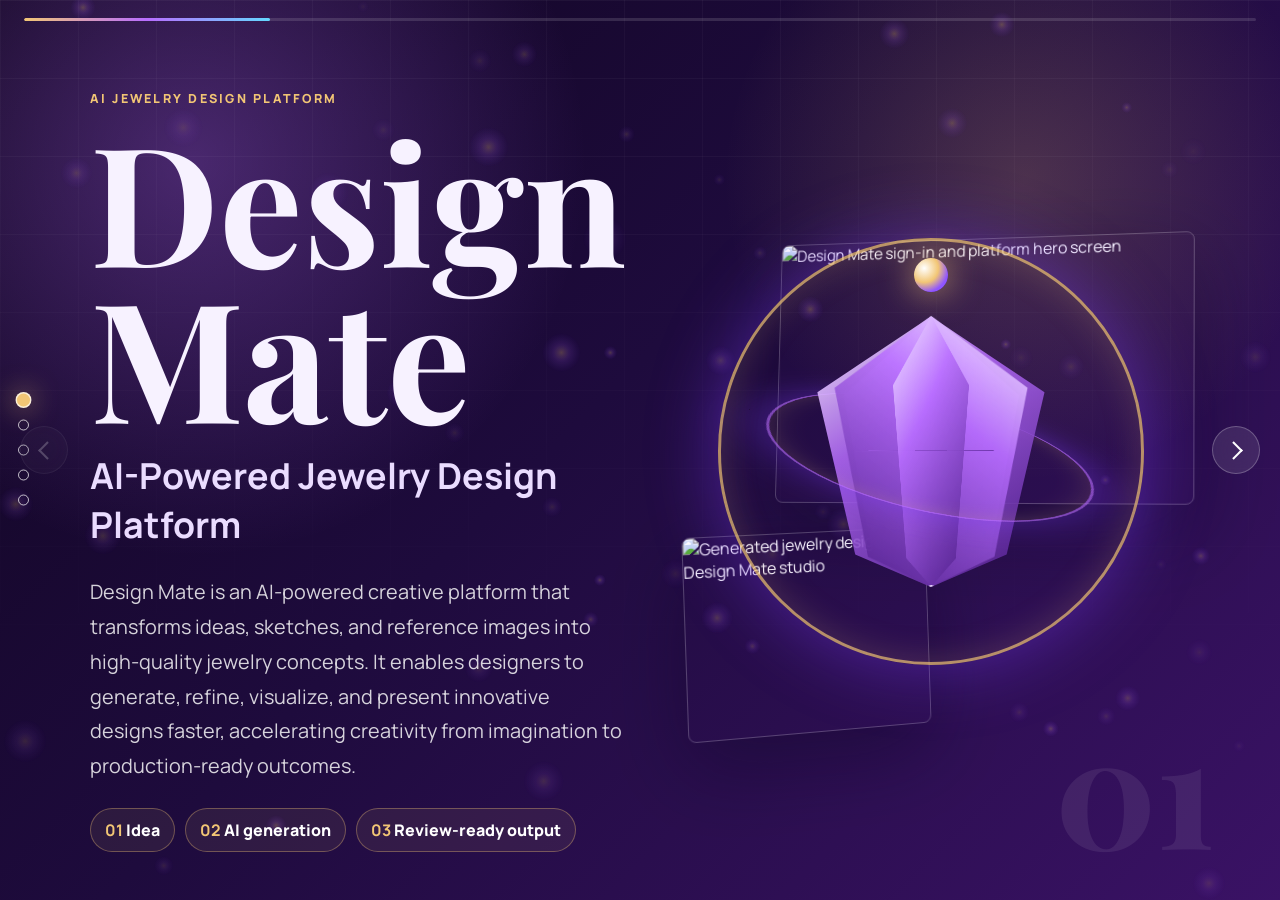
==== index.html @ cdcaba68 "Add files via upload" ====
<!DOCTYPE html>
<html lang="en">
<head>
    <meta charset="UTF-8">
    <meta name="viewport" content="width=device-width, initial-scale=1.0">
    <title>Design Mate Presentation</title>
    <meta http-equiv="refresh" content="0; url=Designmate.html">
    <link rel="canonical" href="Designmate.html">
</head>
<body>
    <p>Opening <a href="Designmate.html">Design Mate Presentation</a>...</p>
    <script>window.location.replace("Designmate.html");</script>
</body>
</html>
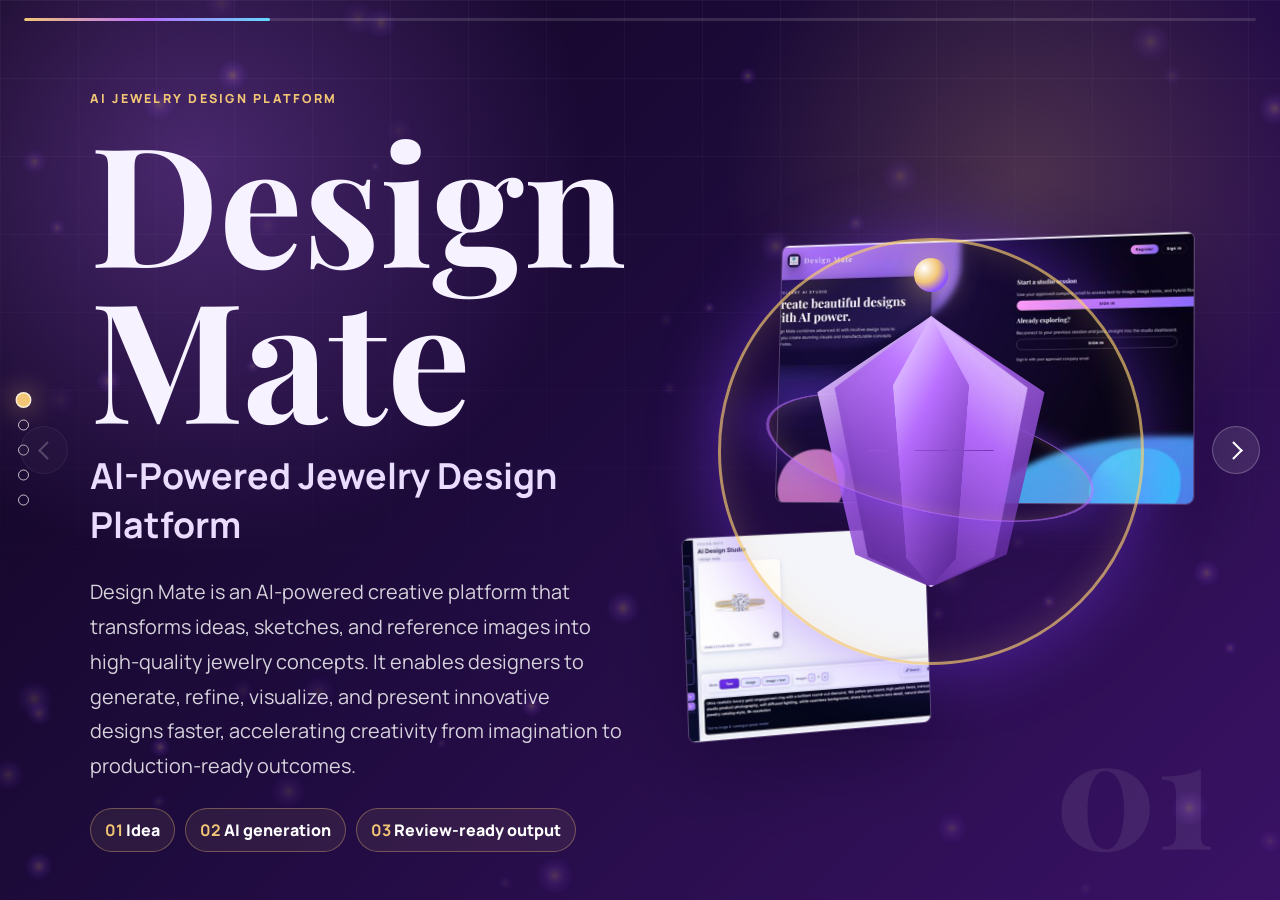
==== commit 160785ca: "Update index.html" ====
--- a/index.html
+++ b/index.html
@@ -11,4 +11,4 @@
     <p>Opening <a href="Designmate.html">Design Mate Presentation</a>...</p>
     <script>window.location.replace("Designmate.html");</script>
 </body>
-</html>+</html>
